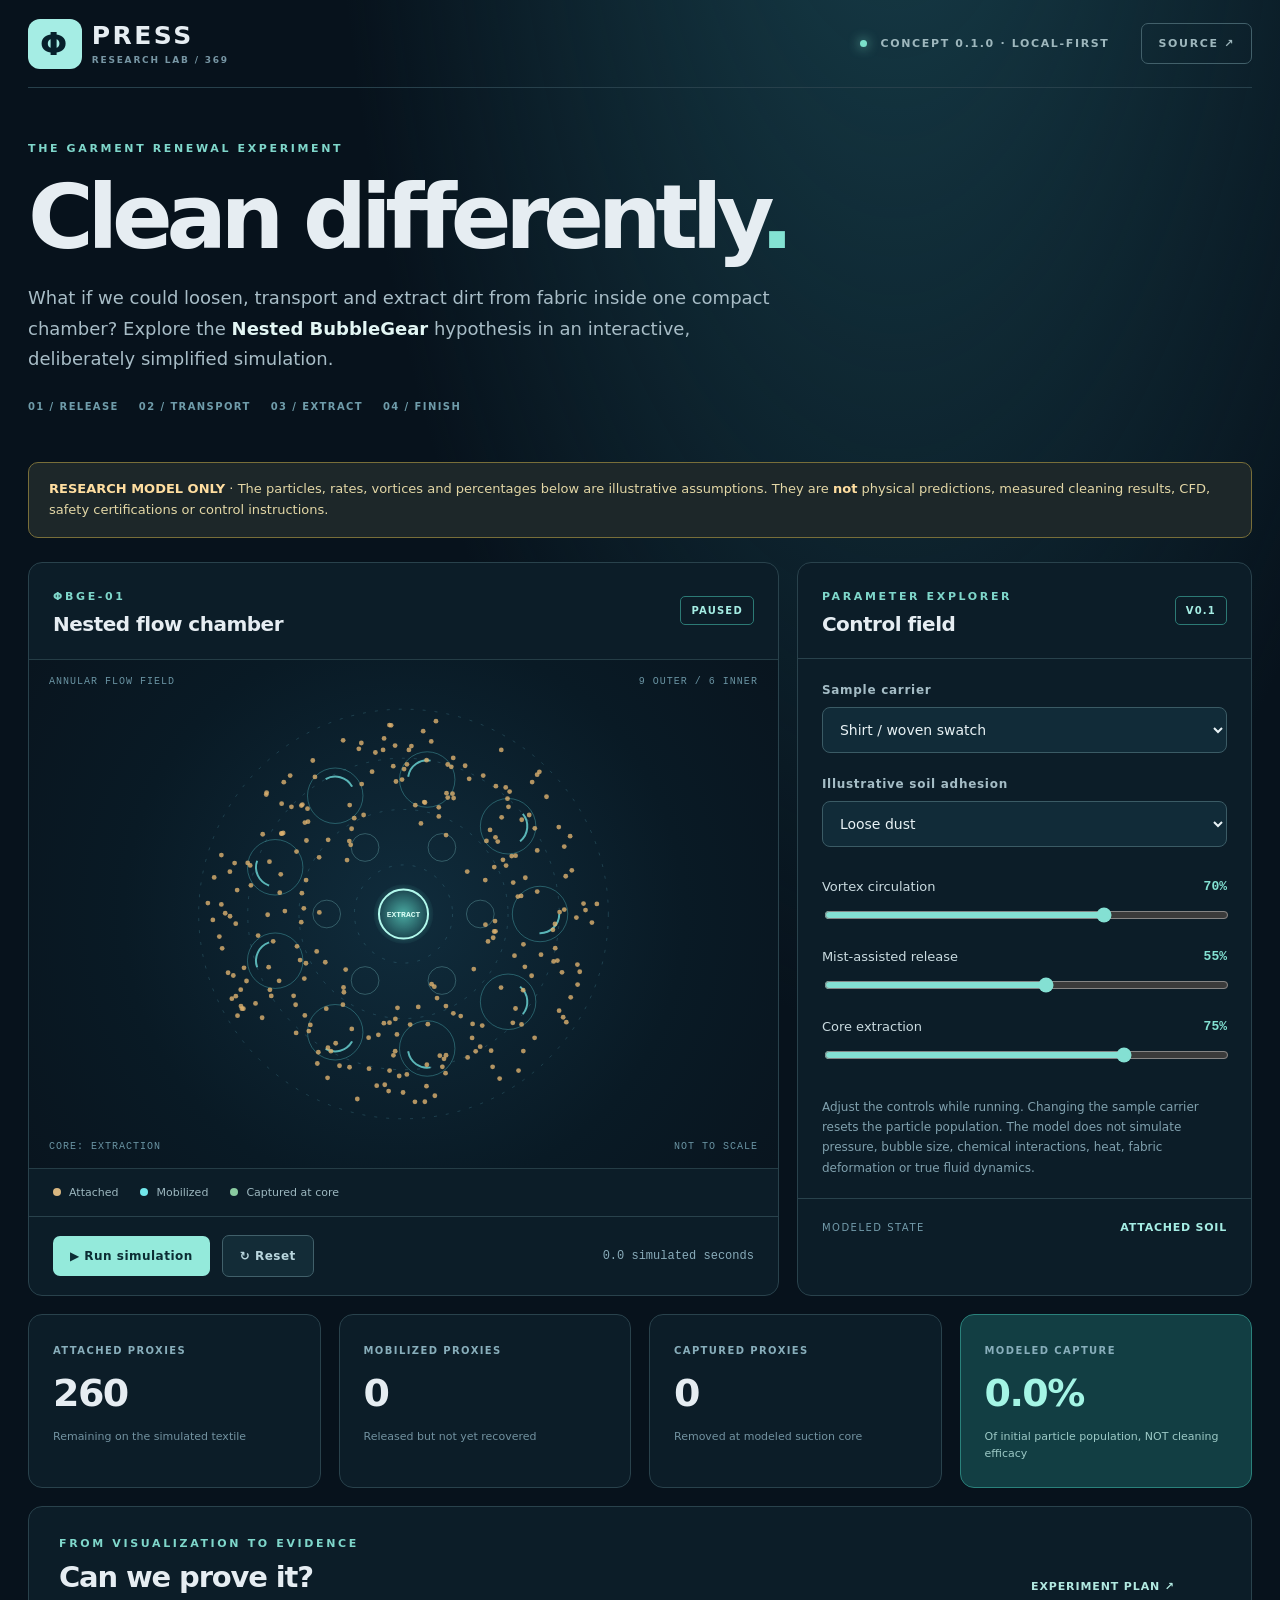
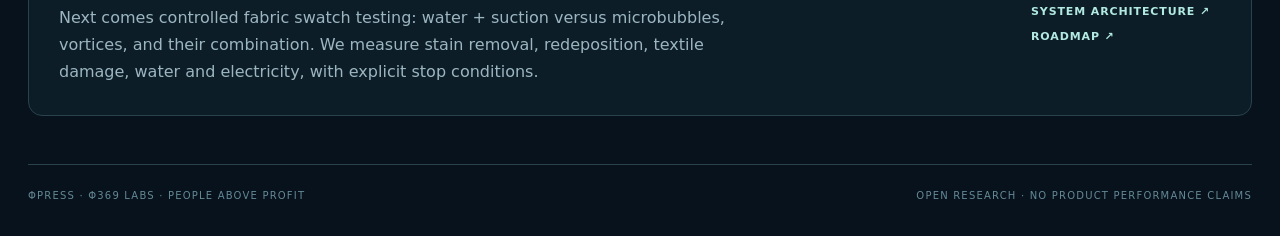
==== index.html @ 925d5b54 "feat: launch PhiPress BubbleGear research bench v0.1" ====
<!doctype html>
<html lang="en">
<head>
  <meta charset="UTF-8">
  <meta name="viewport" content="width=device-width, initial-scale=1">
  <meta name="theme-color" content="#08141e">
  <meta name="description" content="PhiPress research bench for the hypothetical Nested BubbleGear Extraction Engine.">
  <title>ΦPRESS | BubbleGear Research Bench</title>
  <link rel="stylesheet" href="./assets/style.css">
</head>
<body>
  <div class="shell">
    <header class="topbar">
      <a class="brand" href="./" aria-label="PhiPress home"><span class="mark">Φ</span><span>PRESS<small>RESEARCH LAB / 369</small></span></a>
      <span class="build"><span class="pulse"></span> CONCEPT 0.1.0 · LOCAL-FIRST</span>
      <a class="repo" href="https://github.com/MichaelWave369/PhiPress" target="_blank" rel="noopener noreferrer">SOURCE ↗</a>
    </header>
    <main>
      <section class="hero">
        <div class="eyebrow">THE GARMENT RENEWAL EXPERIMENT</div>
        <h1>Clean differently<span>.</span></h1>
        <p>What if we could loosen, transport and extract dirt from fabric inside one compact chamber? Explore the <strong>Nested BubbleGear</strong> hypothesis in an interactive, deliberately simplified simulation.</p>
        <div class="hero-tags"><span>01 / RELEASE</span><span>02 / TRANSPORT</span><span>03 / EXTRACT</span><span>04 / FINISH</span></div>
      </section>
      <div class="disclaimer" role="note"><strong>RESEARCH MODEL ONLY</strong> · The particles, rates, vortices and percentages below are illustrative assumptions. They are <strong>not</strong> physical predictions, measured cleaning results, CFD, safety certifications or control instructions.</div>
      <section class="workspace" aria-label="Interactive research bench">
        <div class="visual panel">
          <div class="panelhead"><div><span class="overline">ΦBGE-01</span><h2>Nested flow chamber</h2></div><span class="live" id="run-state">PAUSED</span></div>
          <div class="view"><canvas id="chamber" aria-label="Visualization of circulating particle proxies and central extraction" role="img"></canvas><div class="view-label label-tl">ANNULAR FLOW FIELD</div><div class="view-label label-tr">9 OUTER / 6 INNER</div><div class="view-label label-bl">CORE: EXTRACTION</div><div class="view-label label-br">NOT TO SCALE</div></div>
          <div class="legend"><span><i class="dot attached"></i>Attached</span><span><i class="dot mobile"></i>Mobilized</span><span><i class="dot captured"></i>Captured at core</span></div>
          <div class="actions"><button id="toggle" class="primary" type="button">▶ Run simulation</button><button id="reset" class="secondary" type="button">↻ Reset</button><span id="elapsed" class="elapsed">0.0 simulated seconds</span></div>
        </div>
        <aside class="controls panel">
          <div class="panelhead"><div><span class="overline">PARAMETER EXPLORER</span><h2>Control field</h2></div><span class="code">V0.1</span></div>
          <label class="field" for="garment">Sample carrier</label>
          <select id="garment"><option value="shirt">Shirt / woven swatch</option><option value="shoe">Shoe surface proxy</option><option value="hat">Structured hat proxy</option></select>
          <label class="field" for="soil">Illustrative soil adhesion</label>
          <select id="soil"><option value="dust">Loose dust</option><option value="sweat">Sweat residue</option><option value="oil">Oily contamination</option></select>
          <div class="sliders">
            <div class="sliderhead"><label for="circulation">Vortex circulation</label><output id="circulation-value">70%</output></div><input type="range" id="circulation" min="0" max="100" value="70">
            <div class="sliderhead"><label for="mist">Mist-assisted release</label><output id="mist-value">55%</output></div><input type="range" id="mist" min="0" max="100" value="55">
            <div class="sliderhead"><label for="extraction">Core extraction</label><output id="extraction-value">75%</output></div><input type="range" id="extraction" min="0" max="100" value="75">
          </div>
          <p class="note">Adjust the controls while running. Changing the sample carrier resets the particle population. The model does not simulate pressure, bubble size, chemical interactions, heat, fabric deformation or true fluid dynamics.</p>
          <div class="readout"><span>MODELED STATE</span><strong id="phase">ATTACHED SOIL</strong></div>
        </aside>
      </section>
      <section class="metrics" aria-label="Model readouts">
        <article class="metric panel"><span>ATTACHED PROXIES</span><strong id="attached">260</strong><small>Remaining on the simulated textile</small></article>
        <article class="metric panel"><span>MOBILIZED PROXIES</span><strong id="mobile">0</strong><small>Released but not yet recovered</small></article>
        <article class="metric panel"><span>CAPTURED PROXIES</span><strong id="captured">0</strong><small>Removed at modeled suction core</small></article>
        <article class="metric panel highlight"><span>MODELED CAPTURE</span><strong id="captured-pct">0.0%</strong><small>Of initial particle population, NOT cleaning efficacy</small></article>
      </section>
      <section class="next panel"><div><div class="overline">FROM VISUALIZATION TO EVIDENCE</div><h2>Can we prove it?</h2><p>Next comes controlled fabric swatch testing: water + suction versus microbubbles, vortices, and their combination. We measure stain removal, redeposition, textile damage, water and electricity, with explicit stop conditions.</p></div><div class="nextlinks"><a href="./docs/experiment-plan.md">EXPERIMENT PLAN ↗</a><a href="./docs/architecture.md">SYSTEM ARCHITECTURE ↗</a><a href="./docs/roadmap.md">ROADMAP ↗</a></div></section>
    </main>
    <footer><span>ΦPRESS · Φ369 LABS · PEOPLE ABOVE PROFIT</span><span>OPEN RESEARCH · NO PRODUCT PERFORMANCE CLAIMS</span></footer>
  </div>
  <script type="module" src="./assets/app.js"></script>
</body>
</html>
---- assets/style.css ----
:root{color-scheme:dark;font-family:Inter,ui-sans-serif,system-ui,-apple-system,Segoe UI,sans-serif;background:#07121c;color:#e6edf2;font-synthesis:none}
*{box-sizing:border-box}html{scroll-behavior:smooth}body{margin:0;background:radial-gradient(ellipse at 70% -20%,#18414d 0%,transparent 45%),#07121c}a{color:inherit}
.shell{max-width:1330px;margin:auto;padding:0 28px}.topbar{min-height:88px;border-bottom:1px solid #27404b;display:flex;align-items:center;gap:32px}
.brand{display:flex;align-items:center;gap:10px;text-decoration:none;font-weight:900;letter-spacing:.1em;font-size:25px;line-height:1}.brand .mark{background:#a5ede4;color:#07202b;padding:9px 12px;border-radius:12px;font-size:32px}.brand small{display:block;letter-spacing:.2em;font-weight:600;font-size:9px;color:#7796a4;margin-top:8px}
.build,.repo{font-size:11px;letter-spacing:.15em;font-weight:700;color:#9eb7bd}.build{margin-left:auto}.repo{text-decoration:none;border:1px solid #42606a;padding:13px 16px;border-radius:7px}.repo:hover{background:#17313d}.pulse{display:inline-block;background:#7be0ca;width:7px;height:7px;border-radius:50%;box-shadow:0 0 12px #7be0ca;margin-right:8px}
.hero{padding:54px 0 26px}.eyebrow,.overline{color:#7fd7cb;letter-spacing:.24em;font-size:11px;font-weight:800}.hero h1{font-size:clamp(50px,7vw,104px);line-height:1.03;letter-spacing:-.07em;margin:16px 0 20px;font-weight:800}.hero h1 span{color:#83e2d3}.hero p{max-width:760px;color:#a8bdc7;font-size:18px;line-height:1.7;margin:0}.hero p strong{color:#e3f6f4}.hero-tags{display:flex;gap:20px;flex-wrap:wrap;margin-top:26px;color:#6f9caa;font-size:10px;letter-spacing:.14em;font-weight:800}
.disclaimer{background:#1d2729;border:1px solid #786e39;border-radius:10px;padding:16px 20px;color:#e3d7a6;font-size:13px;line-height:1.6;margin:24px 0}.disclaimer strong{color:#ffdea0}
.workspace{display:grid;grid-template-columns:minmax(0,1.65fr) minmax(320px,1fr);gap:18px}.panel{background:#0c1d28;border:1px solid #29424c;border-radius:14px;overflow:hidden}.panelhead{display:flex;justify-content:space-between;align-items:center;padding:22px 24px;min-height:96px}.panelhead h2{margin:8px 0 0;font-size:20px;letter-spacing:-.025em}.live,.code{border:1px solid #2c7a75;color:#a5ede4;padding:8px 10px;border-radius:5px;font-size:10px;font-weight:800;letter-spacing:.12em}.view{height:min(45vw,510px);min-height:360px;background:radial-gradient(circle at center,#102c3c 0%,#091a25 62%,#09151f);position:relative;border-top:1px solid #253d46;border-bottom:1px solid #253d46}.view canvas{width:100%;height:100%;display:block}.view-label{position:absolute;font-family:ui-monospace,monospace;letter-spacing:.1em;font-size:10px;color:#6993a2;pointer-events:none}.label-tl{left:20px;top:16px}.label-tr{right:20px;top:16px}.label-bl{left:20px;bottom:16px}.label-br{right:20px;bottom:16px}
.legend{display:flex;align-items:center;gap:22px;flex-wrap:wrap;color:#9db8c0;font-size:11px;padding:17px 24px}.dot{display:inline-block;width:8px;height:8px;border-radius:50%;margin-right:8px}.dot.attached{background:#d8b680}.dot.mobile{background:#72e7eb}.dot.captured{background:#8acaa0}.actions{border-top:1px solid #29424c;padding:18px 24px;display:flex;align-items:center;gap:12px;flex-wrap:wrap}button{font:inherit;cursor:pointer;border-radius:7px;padding:13px 17px;font-weight:800;letter-spacing:.04em;font-size:12px;transition:filter .15s}button:hover{filter:brightness(1.14)}button:focus-visible,select:focus-visible,input:focus-visible,a:focus-visible{outline:2px solid #a5ede4;outline-offset:3px}.primary{border:0;background:#94eadb;color:#0c2d34}.secondary{background:#132c37;border:1px solid #41606a;color:#b9d6dd}.elapsed{margin-left:auto;color:#89acba;font:12px ui-monospace,monospace}
.controls{padding-bottom:18px}.controls .panelhead{border-bottom:1px solid #29424c}.controls>.field{display:block;margin:24px 24px 10px;color:#a5bdc6;font-size:12px;font-weight:750;letter-spacing:.06em}.controls select{display:block;width:calc(100% - 48px);margin:0 24px;border:1px solid #3b5b65;border-radius:8px;background:#112b38;color:#e8f2f5;font:inherit;font-size:14px;padding:13px}
.sliders{margin:32px 24px 0}.sliderhead{display:flex;justify-content:space-between;gap:14px;font-size:13px;color:#cadbe0;margin:22px 0 11px}.sliderhead output{color:#83e2d3;font:700 13px ui-monospace,monospace}.sliders input{width:100%;accent-color:#84e0d3;cursor:pointer}.note{margin:30px 24px 20px;color:#80a1ae;line-height:1.7;font-size:12px}.readout{border-top:1px solid #29424c;padding:22px 24px;display:flex;align-items:center;justify-content:space-between;gap:12px}.readout span{font-size:10px;letter-spacing:.15em;color:#739baa}.readout strong{font-size:11px;letter-spacing:.07em;color:#a5ede4;text-align:right}
.metrics{display:grid;grid-template-columns:repeat(4,minmax(0,1fr));gap:18px;margin-top:18px}.metric{padding:24px}.metric span{font-size:10px;font-weight:800;color:#88aebb;letter-spacing:.14em}.metric strong{display:block;font-size:38px;margin:13px 0;font-variant-numeric:tabular-nums;letter-spacing:-.04em}.metric small{display:block;color:#7292a0;font-size:11px;line-height:1.6}.metric.highlight{background:#123e43;border-color:#2a817b}.metric.highlight strong{color:#a4f5e5}.metric.highlight small{color:#9cc9c6}
.next{margin:18px 0 48px;padding:30px;display:flex;justify-content:space-between;gap:50px;align-items:center}.next h2{font-size:29px;letter-spacing:-.04em;margin:10px 0}.next p{max-width:700px;line-height:1.7;color:#9cb6c0;margin:0}.nextlinks{display:flex;flex-direction:column;min-width:190px;gap:12px}.nextlinks a{color:#b2e9e1;font-size:11px;font-weight:800;letter-spacing:.08em;text-decoration:none}.nextlinks a:hover{text-decoration:underline}footer{border-top:1px solid #29424c;padding:25px 0 35px;display:flex;justify-content:space-between;gap:20px;color:#648996;font-size:10px;letter-spacing:.12em}
@media(max-width:900px){.workspace{grid-template-columns:1fr}.view{height:480px}.metrics{grid-template-columns:repeat(2,1fr)}.next{align-items:flex-start;flex-direction:column}.build{display:none}.repo{margin-left:auto}}@media(max-width:550px){.shell{padding:0 14px}.topbar{min-height:74px;gap:10px}.brand{font-size:19px}.brand .mark{font-size:24px;padding:8px}.repo{font-size:9px;padding:10px}.hero{padding:38px 0 10px}.hero p{font-size:15px}.view{height:365px;min-height:0}.view-label{font-size:8px}.legend{gap:12px}.metrics{gap:10px}.metric{padding:17px}.metric strong{font-size:28px}.panelhead{padding:18px}.next{padding:22px}.elapsed{width:100%;margin-left:0}footer{flex-direction:column}}
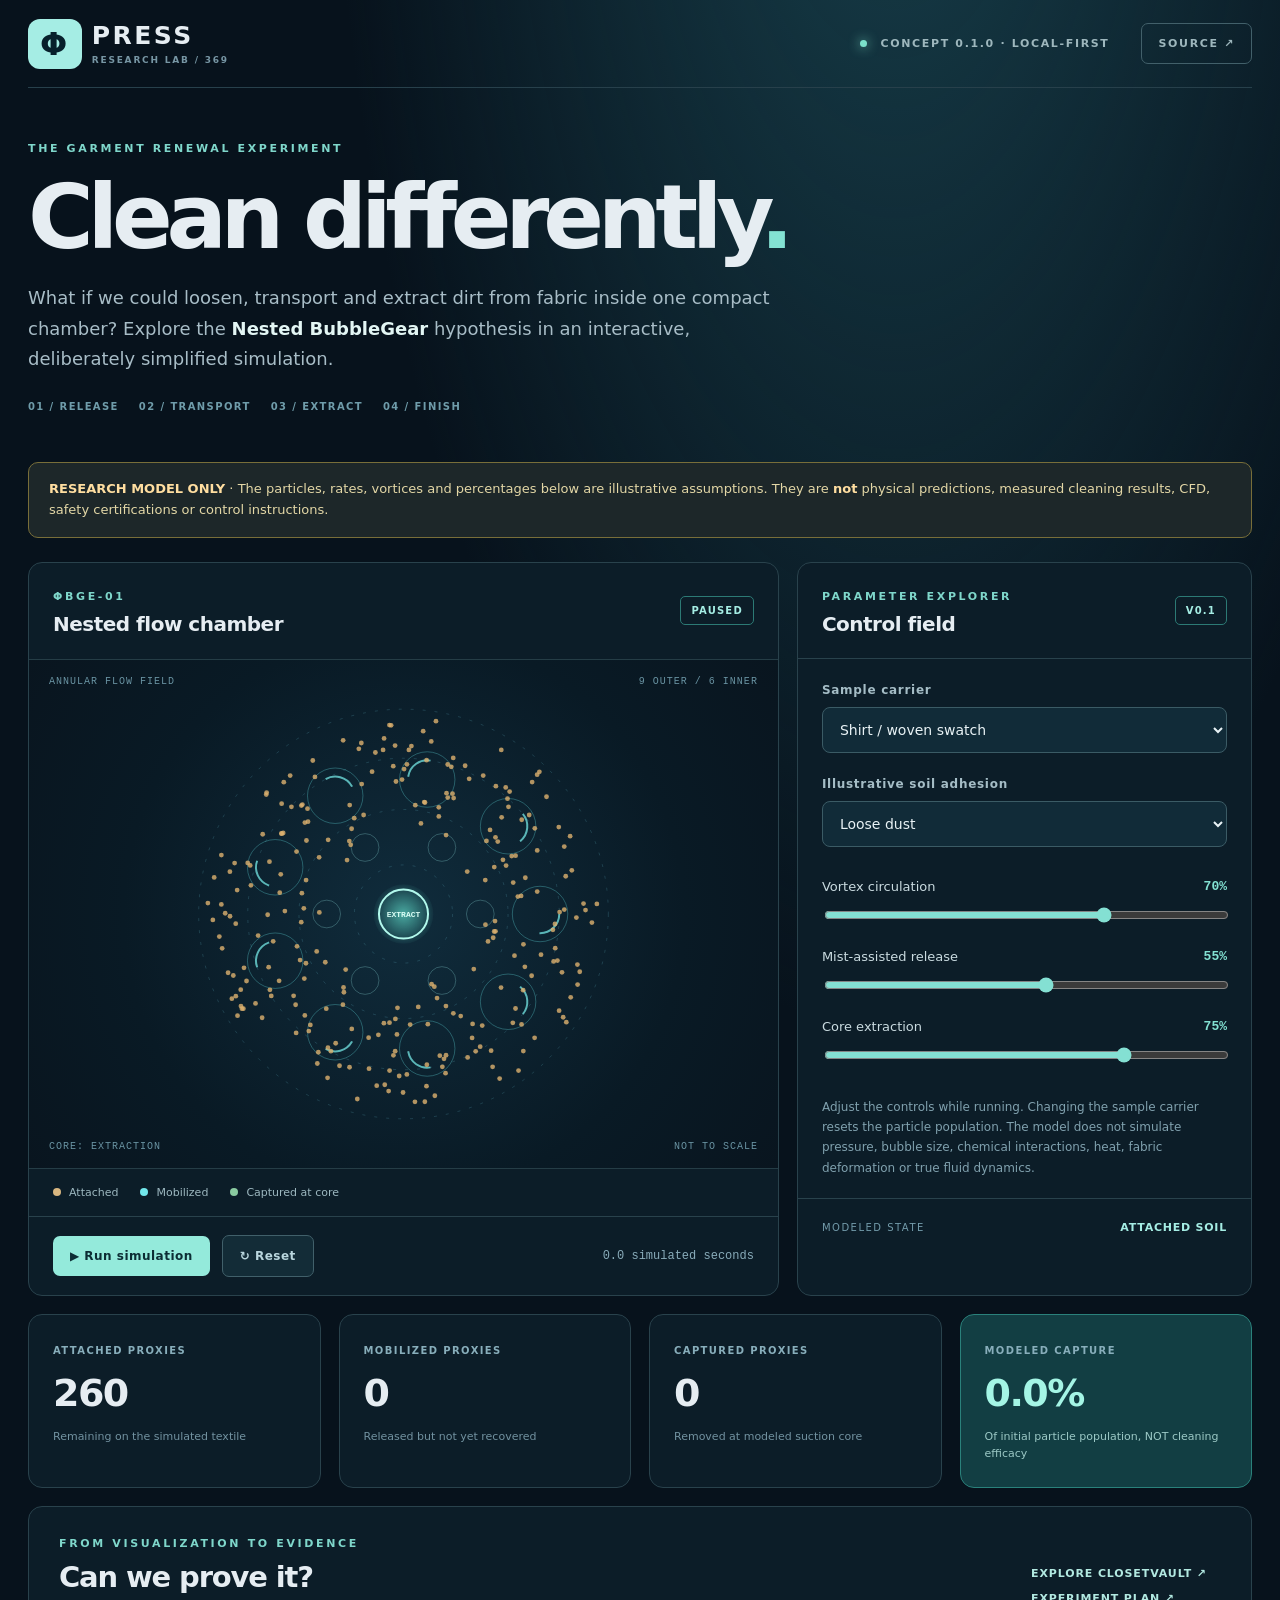
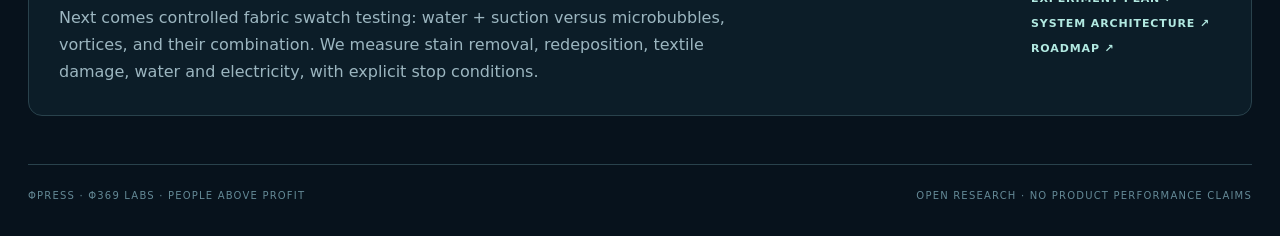
==== commit 200077fa: "feat: add ClosetVault and Phi-Midifier cabinet power feasibility lab" ====
--- a/index.html
+++ b/index.html
@@ -51,7 +51,7 @@
         <article class="metric panel"><span>CAPTURED PROXIES</span><strong id="captured">0</strong><small>Removed at modeled suction core</small></article>
         <article class="metric panel highlight"><span>MODELED CAPTURE</span><strong id="captured-pct">0.0%</strong><small>Of initial particle population, NOT cleaning efficacy</small></article>
       </section>
-      <section class="next panel"><div><div class="overline">FROM VISUALIZATION TO EVIDENCE</div><h2>Can we prove it?</h2><p>Next comes controlled fabric swatch testing: water + suction versus microbubbles, vortices, and their combination. We measure stain removal, redeposition, textile damage, water and electricity, with explicit stop conditions.</p></div><div class="nextlinks"><a href="./docs/experiment-plan.md">EXPERIMENT PLAN ↗</a><a href="./docs/architecture.md">SYSTEM ARCHITECTURE ↗</a><a href="./docs/roadmap.md">ROADMAP ↗</a></div></section>
+      <section class="next panel"><div><div class="overline">FROM VISUALIZATION TO EVIDENCE</div><h2>Can we prove it?</h2><p>Next comes controlled fabric swatch testing: water + suction versus microbubbles, vortices, and their combination. We measure stain removal, redeposition, textile damage, water and electricity, with explicit stop conditions.</p></div><div class="nextlinks"><a href="./closetvault.html">EXPLORE CLOSETVAULT ↗</a><a href="./docs/experiment-plan.md">EXPERIMENT PLAN ↗</a><a href="./docs/architecture.md">SYSTEM ARCHITECTURE ↗</a><a href="./docs/roadmap.md">ROADMAP ↗</a></div></section>
     </main>
     <footer><span>ΦPRESS · Φ369 LABS · PEOPLE ABOVE PROFIT</span><span>OPEN RESEARCH · NO PRODUCT PERFORMANCE CLAIMS</span></footer>
   </div>
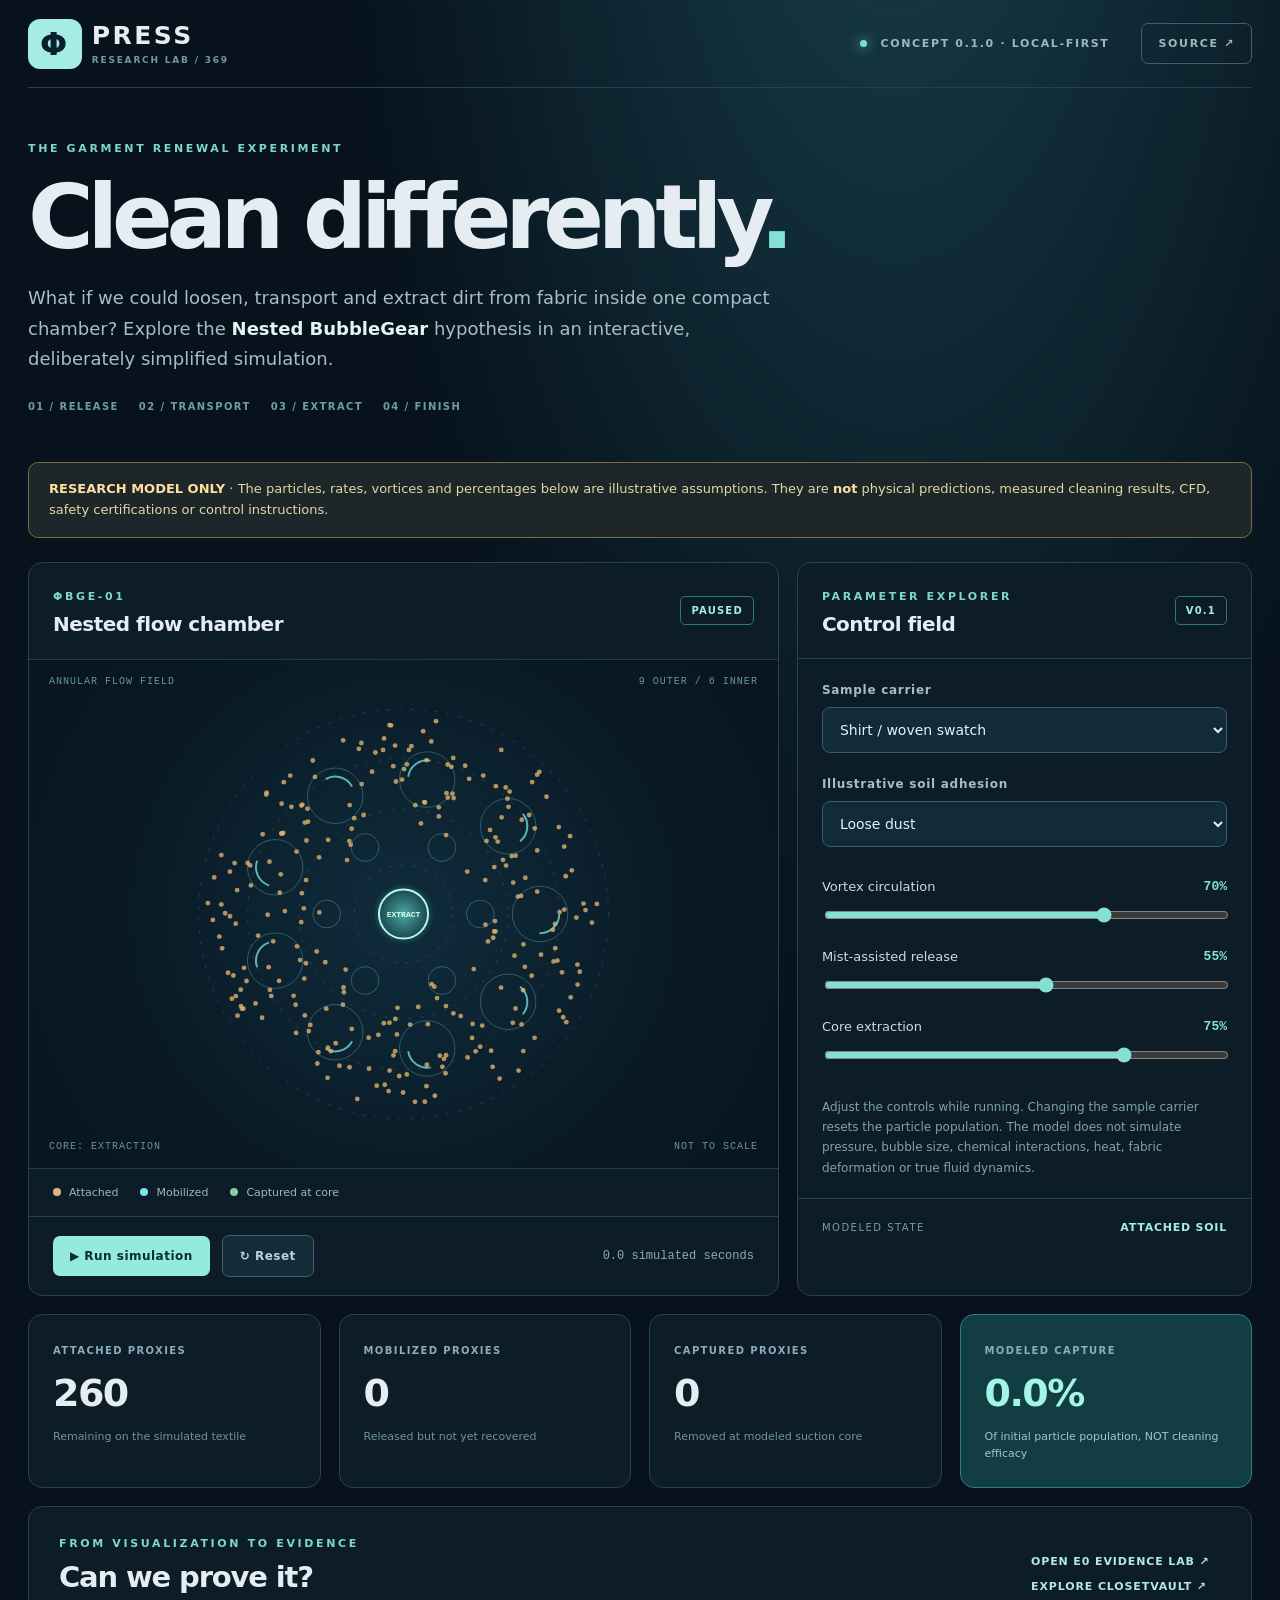
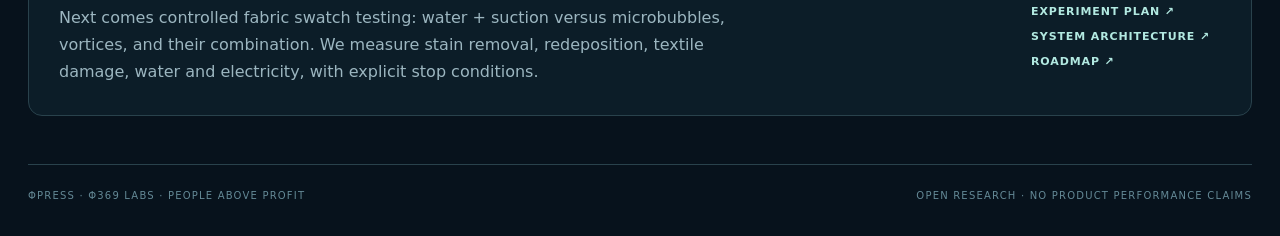
==== commit 1281b219: "feat: add ΦPRESS E0 C0.6 reproducible textile evidence lab" ====
--- a/index.html
+++ b/index.html
@@ -51,7 +51,7 @@
         <article class="metric panel"><span>CAPTURED PROXIES</span><strong id="captured">0</strong><small>Removed at modeled suction core</small></article>
         <article class="metric panel highlight"><span>MODELED CAPTURE</span><strong id="captured-pct">0.0%</strong><small>Of initial particle population, NOT cleaning efficacy</small></article>
       </section>
-      <section class="next panel"><div><div class="overline">FROM VISUALIZATION TO EVIDENCE</div><h2>Can we prove it?</h2><p>Next comes controlled fabric swatch testing: water + suction versus microbubbles, vortices, and their combination. We measure stain removal, redeposition, textile damage, water and electricity, with explicit stop conditions.</p></div><div class="nextlinks"><a href="./closetvault.html">EXPLORE CLOSETVAULT ↗</a><a href="./docs/experiment-plan.md">EXPERIMENT PLAN ↗</a><a href="./docs/architecture.md">SYSTEM ARCHITECTURE ↗</a><a href="./docs/roadmap.md">ROADMAP ↗</a></div></section>
+      <section class="next panel"><div><div class="overline">FROM VISUALIZATION TO EVIDENCE</div><h2>Can we prove it?</h2><p>Next comes controlled fabric swatch testing: water + suction versus microbubbles, vortices, and their combination. We measure stain removal, redeposition, textile damage, water and electricity, with explicit stop conditions.</p></div><div class="nextlinks"><a href="./evidence.html">OPEN E0 EVIDENCE LAB ↗</a><a href="./closetvault.html">EXPLORE CLOSETVAULT ↗</a><a href="./docs/experiment-plan.md">EXPERIMENT PLAN ↗</a><a href="./docs/architecture.md">SYSTEM ARCHITECTURE ↗</a><a href="./docs/roadmap.md">ROADMAP ↗</a></div></section>
     </main>
     <footer><span>ΦPRESS · Φ369 LABS · PEOPLE ABOVE PROFIT</span><span>OPEN RESEARCH · NO PRODUCT PERFORMANCE CLAIMS</span></footer>
   </div>
